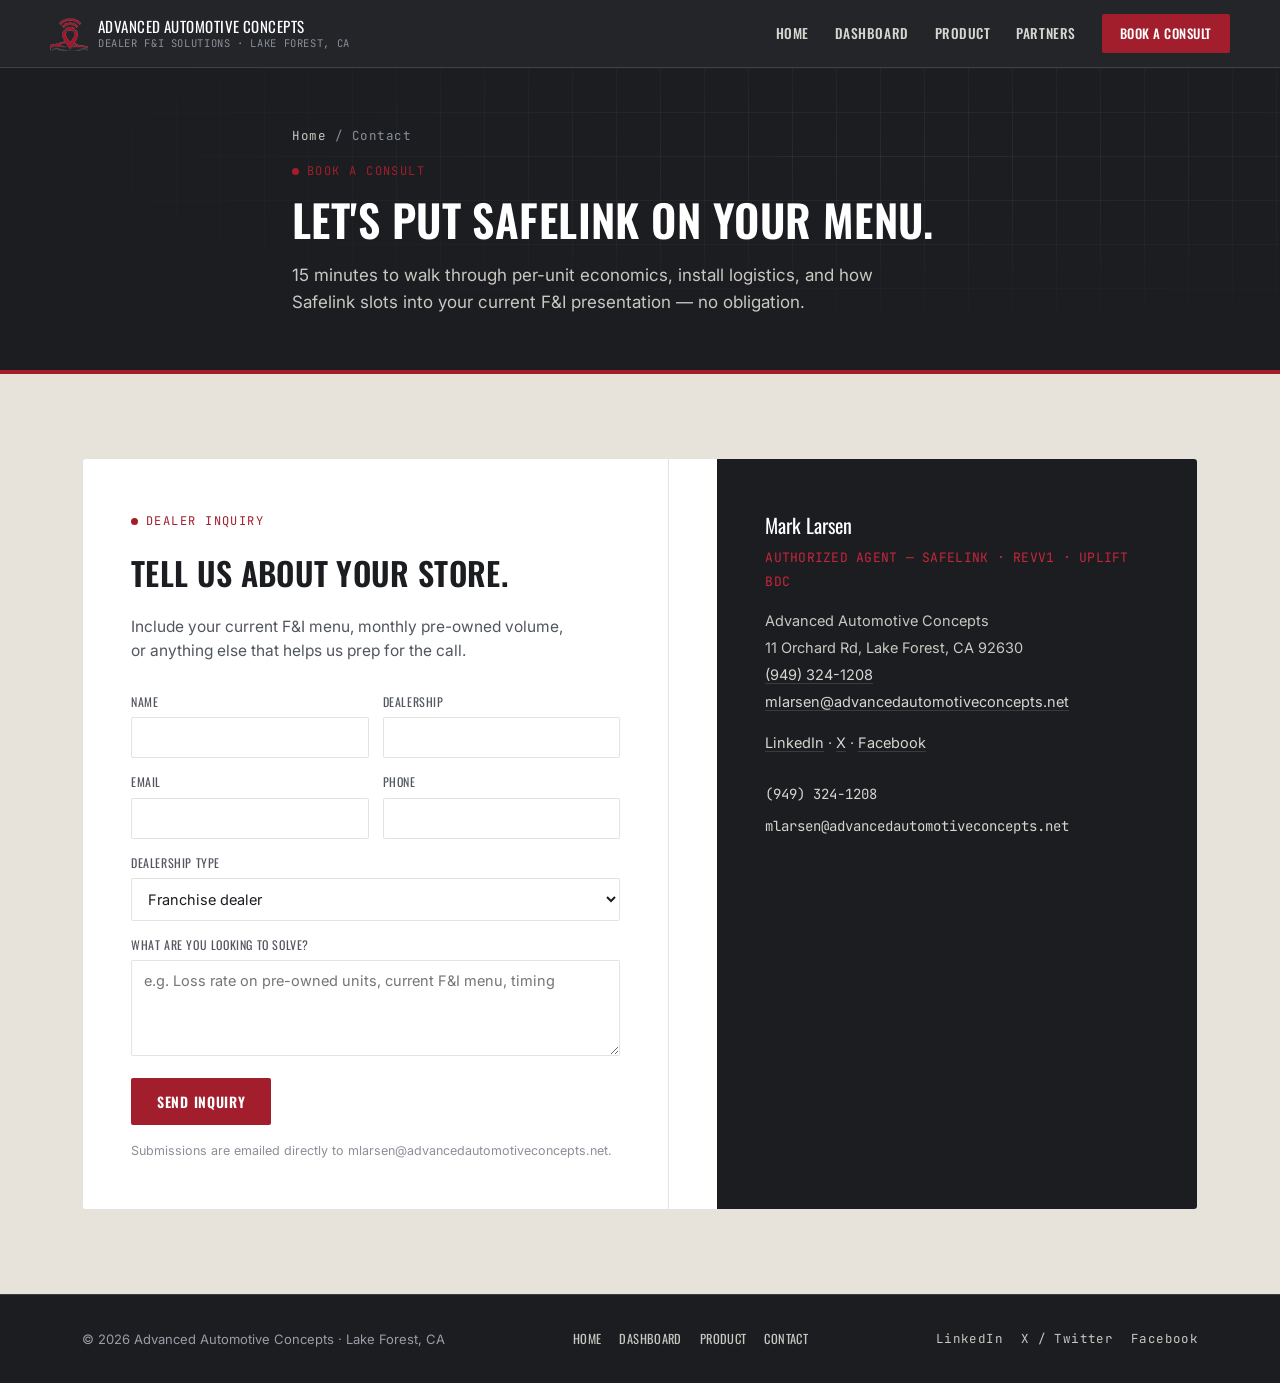
==== contact.html @ a3f8a86f "🎨 Palette: Enhance contact form submission feedback and accessibility - Added `role="status"` and `a" ====
<!DOCTYPE html>
<html lang="en">
<head>
<meta charset="UTF-8">
<meta name="viewport" content="width=device-width, initial-scale=1.0">
<title>Book a Consult — Advanced Automotive Concepts</title>
<meta name="description" content="Book a 15-minute consult to walk through Safelink Theft Recovery economics, install logistics, and your dealership's F&I menu.">
<link rel="preconnect" href="https://fonts.googleapis.com">
<link href="https://fonts.googleapis.com/css2?family=Oswald:wght@400;500;600;700&family=Inter:wght@400;500;600;700&family=JetBrains+Mono:wght@400;500;600&display=swap" rel="stylesheet">
<link rel="stylesheet" href="assets/css/style.css">
</head>
<body>

<header>
  <div class="wrap nav">
    <a href="index.html" class="brand">
      <img src="assets/img/logo.png" alt="Safelink Theft Recovery logo">
      <div class="brand-text">ADVANCED AUTOMOTIVE CONCEPTS
        <span>DEALER F&amp;I SOLUTIONS · LAKE FOREST, CA</span>
      </div>
    </a>
    <nav class="nav-links">
      <a href="index.html">Home</a>
      <a href="platform.html">Dashboard</a>
      <a href="product.html">Product</a>
      <a href="index.html#partners">Partners</a>
      <a href="contact.html" class="nav-cta active">Book a Consult</a>
    </nav>
    <button class="burger" id="burgerBtn" aria-label="Open menu" aria-expanded="false" aria-controls="mobileMenu">
      <span class="burger-line"></span>
      <span class="burger-line"></span>
      <span class="burger-line"></span>
    </button>
  </div>
  <nav class="mobile-menu" id="mobileMenu">
    <a href="index.html">Home</a>
    <a href="platform.html">Dashboard</a>
    <a href="product.html">Product</a>
    <a href="index.html#partners">Partners</a>
    <a href="contact.html" class="nav-cta">Book a Consult</a>
  </nav>
</header>

<section class="page-hero">
  <div class="hero-grid"></div>
  <div class="wrap page-hero-inner">
    <div class="crumbs"><a href="index.html">Home</a> / Contact</div>
    <div class="coord" style="margin-top:16px;">BOOK A CONSULT</div>
    <h1>Let's put Safelink on your menu.</h1>
    <p class="lead">15 minutes to walk through per-unit economics, install logistics, and how Safelink slots into your current F&amp;I presentation — no obligation.</p>
  </div>
</section>

<section class="cta-section">
  <div class="wrap">
    <div class="cta-grid fade-up">
      <div class="cta-left">
        <div class="coord" style="margin-bottom:16px;">DEALER INQUIRY</div>
        <h2>Tell us about your store.</h2>
        <p>Include your current F&amp;I menu, monthly pre-owned volume, or anything else that helps us prep for the call.</p>
        <form class="cform" id="dealerForm" novalidate>
          <input type="text" name="_honey" class="hp" tabindex="-1" autocomplete="off">
          <div class="row2">
            <div>
              <label for="f-name">Name</label>
              <input id="f-name" type="text" name="Name" required>
            </div>
            <div>
              <label for="f-dealer">Dealership</label>
              <input id="f-dealer" type="text" name="Dealership" required>
            </div>
          </div>
          <div class="row2">
            <div>
              <label for="f-email">Email</label>
              <input id="f-email" type="email" name="Email" required>
            </div>
            <div>
              <label for="f-phone">Phone</label>
              <input id="f-phone" type="tel" name="Phone">
            </div>
          </div>
          <div>
            <label for="f-type">Dealership type</label>
            <select id="f-type" name="Dealership Type">
              <option>Franchise dealer</option>
              <option>Independent dealer</option>
              <option>Powersport / motorcycle dealer</option>
              <option>Fleet operator</option>
              <option>Other</option>
            </select>
          </div>
          <div>
            <label for="f-msg">What are you looking to solve?</label>
            <textarea id="f-msg" name="Message" placeholder="e.g. Loss rate on pre-owned units, current F&I menu, timing"></textarea>
          </div>
          <button type="submit" id="formSubmitBtn">Send Inquiry</button>
          <div class="form-note" id="formStatus" role="status" aria-live="polite">Submissions are emailed directly to mlarsen@advancedautomotiveconcepts.net.</div>
        </form>
      </div>
      <div class="cta-right">
        <div class="sig">
          <div class="name">Mark Larsen</div>
          <div class="role mono">AUTHORIZED AGENT — SAFELINK · REVV1 · UPLIFT BDC</div>
          <div class="field">Advanced Automotive Concepts</div>
          <div class="field">11 Orchard Rd, Lake Forest, CA 92630</div>
          <div class="field"><a href="tel:19493241208">(949) 324-1208</a></div>
          <div class="field"><a href="mailto:mlarsen@advancedautomotiveconcepts.net">mlarsen@advancedautomotiveconcepts.net</a></div>
          <div class="field" style="margin-top:14px;">
            <a href="https://www.linkedin.com/company/advancedautomotiveconcepts" target="_blank" rel="noopener">LinkedIn</a> ·
            <a href="https://x.com/AdvAutoConcepts" target="_blank" rel="noopener">X</a> ·
            <a href="https://www.facebook.com/advancedautomotiveconcepts/" target="_blank" rel="noopener">Facebook</a>
          </div>
        </div>
        <div class="contact-list" style="margin-top:26px;">
          <a href="tel:19493241208" style="color:#D7D5CF;">(949) 324-1208</a>
          <a href="mailto:mlarsen@advancedautomotiveconcepts.net" style="color:#D7D5CF;">mlarsen@advancedautomotiveconcepts.net</a>
        </div>
      </div>
    </div>
  </div>
</section>

<footer>
  <div class="wrap foot-row">
    <div>© <span id="year"></span> Advanced Automotive Concepts · Lake Forest, CA</div>
    <div class="foot-links">
      <a href="index.html">Home</a>
      <a href="platform.html">Dashboard</a>
      <a href="product.html">Product</a>
      <a href="contact.html">Contact</a>
    </div>
    <div class="foot-social">
      <a href="https://www.linkedin.com/company/advancedautomotiveconcepts" target="_blank" rel="noopener">LinkedIn</a>
      <a href="https://x.com/AdvAutoConcepts" target="_blank" rel="noopener">X / Twitter</a>
      <a href="https://www.facebook.com/advancedautomotiveconcepts/" target="_blank" rel="noopener">Facebook</a>
    </div>
  </div>
</footer>

<script src="assets/js/main.js"></script>
<script>
  var form = document.getElementById('dealerForm');
  var statusEl = document.getElementById('formStatus');
  var submitBtn = document.getElementById('formSubmitBtn');

  form.addEventListener('submit', async function (e) {
    e.preventDefault();

    if (form.querySelector('[name="_honey"]').value) return; // bot trap

    if (!form.checkValidity()) {
      form.reportValidity();
      return;
    }

    var data = Object.fromEntries(new FormData(form).entries());
    data._subject = 'New dealer inquiry — Advanced Automotive Concepts website';

    submitBtn.disabled = true;
    submitBtn.textContent = 'Sending…';
    submitBtn.setAttribute('aria-busy', 'true');
    statusEl.textContent = 'Sending your message…';
    statusEl.style.color = '';

    try {
      var res = await fetch('https://formsubmit.co/ajax/mlarsen@advancedautomotiveconcepts.net', {
        method: 'POST',
        headers: { 'Content-Type': 'application/json', 'Accept': 'application/json' },
        body: JSON.stringify(data)
      });

      if (!res.ok) throw new Error('Request failed');

      form.reset();
      submitBtn.textContent = 'Send Inquiry';
      statusEl.textContent = 'Thanks — your message was sent. We\'ll be in touch shortly.';
      statusEl.style.color = 'var(--teal)';
    } catch (err) {
      submitBtn.textContent = 'Send Inquiry';
      statusEl.textContent = 'Something went wrong. Please email mlarsen@advancedautomotiveconcepts.net directly.';
      statusEl.style.color = 'var(--red)';
    } finally {
      submitBtn.disabled = false;
      submitBtn.setAttribute('aria-busy', 'false');
    }
  });
</script>
</body>
</html>
---- assets/css/style.css ----
:root{
  --ink:#1B1D21;
  --ink-soft:#25282E;
  --red:#A31E2C;
  --red-bright:#C7273A;
  --steel:#52565E;
  --steel-light:#8B8F98;
  --paper:#F3F1EC;
  --paper-dim:#E7E3DA;
  --teal:#2E8F82;
  --white:#FFFFFF;
  --line:rgba(27,29,33,0.12);
  --line-dark:rgba(243,241,236,0.14);
}

*{box-sizing:border-box;}
html{scroll-behavior:smooth;}
body{
  margin:0;
  background:var(--paper);
  color:var(--ink);
  font-family:'Inter',sans-serif;
  font-size:16px;
  line-height:1.6;
  -webkit-font-smoothing:antialiased;
}
h1,h2,h3,h4{
  font-family:'Oswald',sans-serif;
  text-transform:uppercase;
  letter-spacing:0.01em;
  margin:0;
  font-weight:600;
}
.mono{ font-family:'JetBrains Mono',monospace; }
a{color:inherit;text-decoration:none;}
img{max-width:100%;display:block;}
.wrap{ max-width:1180px; margin:0 auto; padding:0 32px; }
@media (max-width:640px){ .wrap{padding:0 20px;} }

/* ---------- coordinate stamp motif ---------- */
.coord{
  font-family:'JetBrains Mono',monospace;
  font-size:12px;
  letter-spacing:0.12em;
  text-transform:uppercase;
  color:var(--red);
  display:inline-flex;
  align-items:center;
  gap:8px;
}
.coord::before{
  content:"";
  width:7px;height:7px;
  border-radius:50%;
  background:var(--red);
  box-shadow:0 0 0 0 rgba(163,30,44,0.55);
  animation:ping 2.2s infinite;
  flex:none;
}
@keyframes ping{
  0%{box-shadow:0 0 0 0 rgba(163,30,44,0.45);}
  70%{box-shadow:0 0 0 8px rgba(163,30,44,0);}
  100%{box-shadow:0 0 0 0 rgba(163,30,44,0);}
}
@media (prefers-reduced-motion: reduce){ .coord::before{animation:none;} }

/* ---------- header ---------- */
header{
  position:sticky;top:0;z-index:50;
  background:rgba(27,29,33,0.96);
  backdrop-filter:blur(6px);
  border-bottom:1px solid var(--line-dark);
}
.nav{ display:flex;align-items:center;justify-content:space-between; padding:14px 0; }
.brand{display:flex;align-items:center;gap:10px;}
.brand img{height:36px;width:auto;}
.brand-text{
  font-family:'Oswald',sans-serif;
  color:var(--white);
  font-size:15px;
  letter-spacing:0.03em;
  line-height:1.15;
}
.brand-text span{
  display:block;
  font-family:'JetBrains Mono',monospace;
  text-transform:none;
  font-size:10.5px;
  letter-spacing:0.06em;
  color:var(--steel-light);
  margin-top:2px;
}
.nav-links{display:flex;gap:26px;align-items:center;}
.nav-links a{
  color:#D7D5CF;
  font-size:13.5px;
  letter-spacing:0.04em;
  text-transform:uppercase;
  font-family:'Oswald',sans-serif;
  font-weight:500;
  transition:color .15s;
}
.nav-links a:hover, .nav-links a.active{color:var(--red-bright);}
.nav-cta{
  background:var(--red);
  color:var(--white)!important;
  padding:9px 18px;
  border-radius:2px;
  font-size:13px!important;
}
.nav-cta:hover{background:var(--red-bright);color:var(--white)!important;}
.burger{
  display:none;background:none;border:0;cursor:pointer;
  width:32px;height:22px;position:relative;flex:none;padding:0;
}
.burger-line{
  position:absolute;left:0;right:0;height:2px;background:var(--white);
  transition:transform .25s ease, opacity .2s ease;
}
.burger-line:nth-child(1){top:0;}
.burger-line:nth-child(2){top:10px;}
.burger-line:nth-child(3){top:20px;}
.burger[aria-expanded="true"] .burger-line:nth-child(1){transform:translateY(10px) rotate(45deg);}
.burger[aria-expanded="true"] .burger-line:nth-child(2){opacity:0;}
.burger[aria-expanded="true"] .burger-line:nth-child(3){transform:translateY(-10px) rotate(-45deg);}

.mobile-menu{
  display:none;
  flex-direction:column;
  background:var(--ink-soft);
  border-top:1px solid var(--line-dark);
  padding:8px 20px 18px;
}
.mobile-menu a{
  color:#D7D5CF;font-family:'Oswald',sans-serif;font-size:15px;letter-spacing:0.03em;
  text-transform:uppercase;padding:14px 0;border-bottom:1px solid var(--line-dark);
}
.mobile-menu a:last-child{border-bottom:0;}
.mobile-menu a.nav-cta{ text-align:center;margin-top:10px;border-radius:2px;color:var(--white); }
.mobile-menu.open{display:flex;}

@media (max-width:860px){
  .nav-links{display:none;}
  .burger{display:block;}
}

/* ---------- hero (home, large) ---------- */
.hero{
  position:relative;
  background:var(--ink);
  color:var(--white);
  overflow:hidden;
  padding:88px 0 96px;
  border-bottom:4px solid var(--red);
}
.hero-grid{
  position:absolute;inset:0;
  background-image:
    linear-gradient(var(--line-dark) 1px, transparent 1px),
    linear-gradient(90deg, var(--line-dark) 1px, transparent 1px);
  background-size:44px 44px;
  mask-image:radial-gradient(ellipse 70% 60% at 70% 30%, black, transparent);
  opacity:0.6;
}
.radar{ position:absolute; right:-120px;top:-60px; width:560px;height:560px; border-radius:50%; pointer-events:none; }
.radar span{ position:absolute;inset:0; border:1px solid var(--line-dark); border-radius:50%; }
.radar .r1{inset:80px;}
.radar .r2{inset:160px;}
.radar .r3{inset:240px;border-color:rgba(163,30,44,0.35);}
.radar .pin{
  position:absolute; left:50%;top:50%; width:10px;height:10px; margin:-5px 0 0 -5px;
  border-radius:50%; background:var(--red-bright);
  box-shadow:0 0 0 0 rgba(199,39,58,0.6); animation:ping 2.4s infinite;
}
.hero-inner{position:relative;z-index:2;display:grid;grid-template-columns:1.15fr 0.85fr;gap:48px;align-items:end;}
@media (max-width:900px){.hero-inner{grid-template-columns:1fr;}}
.hero-eyebrow{margin-bottom:22px;}
.hero h1{ font-size:clamp(34px,5vw,58px); line-height:1.04; color:var(--white); }
.hero h1 em{ font-style:normal;color:var(--red-bright); }
.hero p.lead{
  font-family:'Inter',sans-serif; text-transform:none; color:#C9C7C1;
  font-size:18px; max-width:520px; margin:22px 0 30px;
}
.hero-actions{display:flex;gap:14px;flex-wrap:wrap;}
.btn{
  display:inline-block; padding:14px 26px; font-family:'Oswald',sans-serif;
  font-size:14px; letter-spacing:0.05em; text-transform:uppercase; border-radius:2px;
  font-weight:600; transition:all .15s; border:1px solid transparent; cursor:pointer;
}
.btn-primary{background:var(--red);color:var(--white);}
.btn-primary:hover{background:var(--red-bright);}
.btn-ghost{border-color:var(--line-dark);color:var(--white);}
.btn-ghost:hover{border-color:var(--white);}
.btn-dark{border-color:var(--line);color:var(--ink);}
.btn-dark:hover{border-color:var(--ink);background:var(--ink);color:var(--white);}

.hero-panel{
  background:var(--ink-soft); border:1px solid var(--line-dark);
  padding:26px 26px 22px; border-radius:3px;
}
.hero-panel h3{color:var(--white);font-size:13px;letter-spacing:0.08em;color:var(--steel-light);margin-bottom:16px;}
.stat-row{ display:flex;justify-content:space-between;align-items:baseline; padding:13px 0; border-bottom:1px solid var(--line-dark); }
.stat-row:last-child{border-bottom:0;}
.stat-row .label{color:#C9C7C1;font-size:13.5px;}
.stat-row .val{font-family:'JetBrains Mono',monospace;color:var(--white);font-size:16px;font-weight:600;}
.stat-row .val.red{color:var(--red-bright);}

/* ---------- page hero (subpages, compact) ---------- */
.page-hero{
  position:relative; background:var(--ink); color:var(--white);
  overflow:hidden; padding:58px 0 54px; border-bottom:4px solid var(--red);
}
.page-hero .hero-grid{opacity:0.45;}
.page-hero-inner{position:relative;z-index:2;max-width:760px;}
.page-hero h1{ font-size:clamp(28px,4vw,44px); line-height:1.08; color:var(--white); margin-top:14px;}
.page-hero p.lead{
  font-family:'Inter',sans-serif; text-transform:none; color:#C9C7C1;
  font-size:17px; max-width:640px; margin:18px 0 0;
}
.crumbs{font-size:12.5px;color:var(--steel-light);font-family:'JetBrains Mono',monospace;letter-spacing:0.04em;}
.crumbs a{color:#C9C7C1;}
.crumbs a:hover{color:var(--red-bright);}

/* ---------- section shell ---------- */
section{padding:84px 0;}
.section-head{max-width:640px;margin-bottom:48px;}
.section-head.wide{max-width:760px;}
.section-head .coord{margin-bottom:14px;}
.section-head h2{font-size:clamp(26px,3.4vw,38px);}
.section-head p{color:var(--steel);font-size:16.5px;margin-top:14px;}

/* ---------- dealer value stats ---------- */
.value-grid{ display:grid;grid-template-columns:repeat(4,1fr);gap:1px; background:var(--line); border:1px solid var(--line); }
@media (max-width:900px){.value-grid{grid-template-columns:repeat(2,1fr);}}
.value-cell{background:var(--white);padding:30px 26px;}
.value-cell .num{ font-family:'JetBrains Mono',monospace; font-size:34px;font-weight:600;color:var(--red); line-height:1; }
.value-cell .cap{
  margin-top:10px;font-size:13.5px;color:var(--steel);
  text-transform:uppercase;letter-spacing:0.03em;font-family:'Oswald',sans-serif;font-weight:500;
}

/* ---------- product menu card ---------- */
.menu-wrap{background:var(--ink);color:var(--white);}
.menu-card{ display:grid;grid-template-columns:1fr 1fr; border:1px solid var(--line-dark); border-radius:4px; overflow:hidden; }
@media (max-width:860px){.menu-card{grid-template-columns:1fr;}}
.menu-side{padding:44px;}
.menu-side.left{ background:var(--ink-soft); border-right:1px solid var(--line-dark); }
@media (max-width:860px){.menu-side.left{border-right:0;border-bottom:1px solid var(--line-dark);}}
.menu-tag{
  display:inline-block;background:var(--red);color:var(--white);
  font-family:'JetBrains Mono',monospace;font-size:11px;letter-spacing:0.08em;
  padding:5px 10px;border-radius:2px;margin-bottom:18px;
}
.menu-side h3{color:var(--white);font-size:26px;line-height:1.15;margin-bottom:14px;}
.menu-side .price-line{ display:flex;align-items:baseline;gap:10px;margin:22px 0 8px; }
.price-line .p{font-family:'JetBrains Mono',monospace;font-size:15px;color:var(--red-bright);letter-spacing:0.02em;}
.price-line .p small{color:var(--steel-light);font-family:'Inter',sans-serif;font-size:12.5px;}
.menu-side p.desc{color:#C9C7C1;font-size:15px;margin-top:16px;}
.checklist{list-style:none;margin:0;padding:0;}
.checklist li{ display:flex;gap:12px;padding:12px 0; border-bottom:1px solid var(--line-dark); font-size:14.5px;color:#D7D5CF; }
.checklist li:last-child{border-bottom:0;}
.checklist li .mark{ flex:none;color:var(--teal);font-family:'JetBrains Mono',monospace;font-weight:600; }
.checklist.on-light li{color:var(--steel);border-color:var(--line);}

/* ---------- how it works timeline ---------- */
.timeline{position:relative;padding-left:2px;}
.tl-item{ display:grid;grid-template-columns:64px 1fr;gap:22px; padding:26px 0; border-top:1px solid var(--line); }
.tl-item:first-child{border-top:0;}
.tl-num{ font-family:'JetBrains Mono',monospace; font-size:13px;color:var(--red); padding-top:3px; }
.tl-body h4{font-size:18px;margin-bottom:6px;}
.tl-body p{color:var(--steel);font-size:15px;margin:0;max-width:600px;}

/* ---------- partners ---------- */
.partners{ display:grid;grid-template-columns:repeat(3,1fr);gap:1px; background:var(--line);border:1px solid var(--line); }
@media (max-width:760px){.partners{grid-template-columns:1fr;}}
.partner-cell{background:var(--white);padding:34px 30px;}
.partner-cell .role{
  font-family:'JetBrains Mono',monospace;font-size:11px;letter-spacing:0.08em;
  color:var(--teal);text-transform:uppercase;margin-bottom:10px;display:block;
}
.partner-cell h4{font-size:20px;margin-bottom:8px;}
.partner-cell p{color:var(--steel);font-size:14.5px;margin:0;}

/* ---------- who we serve ---------- */
.serve-grid{display:grid;grid-template-columns:repeat(3,1fr);gap:24px;}
@media (max-width:860px){.serve-grid{grid-template-columns:1fr;}}
.serve-card{ background:var(--white);border:1px solid var(--line); padding:28px;border-radius:3px; }
.serve-card .coord{margin-bottom:14px;}
.serve-card h4{font-size:18px;margin-bottom:10px;}
.serve-card p{color:var(--steel);font-size:14.5px;margin:0;}

/* ---------- split feature (image + copy), used heavily on Platform page ---------- */
.split{ display:grid;grid-template-columns:1fr 1fr;gap:56px;align-items:center; }
@media (max-width:900px){.split{grid-template-columns:1fr;gap:32px;}}
.split.reverse .split-media{order:2;}
.split.reverse .split-copy{order:1;}
@media (max-width:900px){ .split.reverse .split-media{order:1;} .split.reverse .split-copy{order:2;} }
.split-media{position:relative;}
.shot{
  width:100%;border-radius:6px;border:1px solid var(--line);
  box-shadow:0 24px 48px -20px rgba(27,29,33,0.35);
}
.shot-tag{
  position:absolute;top:-14px;left:18px;background:var(--ink);color:var(--white);
  font-family:'JetBrains Mono',monospace;font-size:11px;letter-spacing:0.08em;
  padding:7px 12px;border-radius:2px;border:1px solid var(--line-dark);
}
.split-copy .coord{margin-bottom:14px;}
.split-copy h3{font-size:clamp(22px,2.6vw,30px);line-height:1.15;margin-bottom:16px;}
.split-copy p.desc{color:var(--steel);font-size:15.5px;margin-bottom:20px;max-width:480px;}
.feature-list{list-style:none;margin:0;padding:0;}
.feature-list li{
  display:flex;gap:12px;padding:11px 0;border-bottom:1px solid var(--line);
  font-size:14.5px;color:var(--ink);
}
.feature-list li:last-child{border-bottom:0;}
.feature-list li .mark{flex:none;color:var(--red);font-family:'JetBrains Mono',monospace;font-weight:700;}

.split-block{padding:70px 0;}
.split-block:nth-child(even){background:var(--white);}

/* ---------- smart mode cards ---------- */
.mode-grid{display:grid;grid-template-columns:repeat(3,1fr);gap:1px;background:var(--line);border:1px solid var(--line);}
@media (max-width:820px){.mode-grid{grid-template-columns:1fr;}}
.mode-cell{background:var(--white);padding:30px 28px;}
.mode-cell h4{font-size:17px;margin-bottom:10px;}
.mode-cell .impact{
  display:inline-block;font-family:'JetBrains Mono',monospace;font-size:11px;
  letter-spacing:0.06em;text-transform:uppercase;padding:4px 10px;border-radius:2px;margin-bottom:14px;
}
.mode-cell.low .impact{background:rgba(46,143,130,0.14);color:var(--teal);}
.mode-cell.medium .impact{background:rgba(163,30,44,0.10);color:var(--red);}
.mode-cell.high .impact{background:rgba(163,30,44,0.85);color:var(--white);}
.mode-cell p{color:var(--steel);font-size:14.5px;margin:0;}

/* ---------- phone strip ---------- */
.phone-shot{width:100%;border-radius:10px;border:1px solid var(--line);box-shadow:0 24px 48px -20px rgba(27,29,33,0.3);}

/* ---------- device spec grid (product page) ---------- */
.spec-grid{display:grid;grid-template-columns:repeat(2,1fr);gap:1px;background:var(--line);border:1px solid var(--line);}
@media (max-width:760px){.spec-grid{grid-template-columns:1fr;}}
.spec-cell{background:var(--white);padding:26px 28px;display:flex;gap:16px;}
.spec-cell .ic{flex:none;color:var(--red);font-family:'JetBrains Mono',monospace;font-weight:700;font-size:14px;padding-top:2px;}
.spec-cell h4{font-size:15.5px;margin-bottom:6px;}
.spec-cell p{color:var(--steel);font-size:14px;margin:0;}

/* ---------- guarantee banner ---------- */
.guarantee{
  background:var(--ink);color:var(--white);border-radius:4px;padding:34px 40px;
  display:flex;justify-content:space-between;align-items:center;gap:24px;flex-wrap:wrap;
}
.guarantee h4{color:var(--white);font-size:19px;margin-bottom:8px;}
.guarantee p{color:#C9C7C1;font-size:14.5px;margin:0;max-width:520px;}
.guarantee .figs{display:flex;gap:32px;}
.guarantee .figs .f{text-align:center;}
.guarantee .figs .n{font-family:'JetBrains Mono',monospace;color:var(--red-bright);font-size:26px;font-weight:600;}
.guarantee .figs .l{font-size:11.5px;color:var(--steel-light);text-transform:uppercase;letter-spacing:0.04em;margin-top:4px;}

/* ---------- CTA / contact ---------- */
.cta-section{background:var(--paper-dim);}
.cta-grid{
  display:grid;grid-template-columns:1.1fr 0.9fr;gap:48px;
  background:var(--white); border:1px solid var(--line); border-radius:4px; overflow:hidden;
}
@media (max-width:900px){.cta-grid{grid-template-columns:1fr;}}
.cta-left{padding:48px;border-right:1px solid var(--line);}
@media (max-width:900px){.cta-left{border-right:0;border-bottom:1px solid var(--line);}}
.cta-left h2{font-size:clamp(24px,3vw,32px);margin-bottom:16px;}
.cta-left p{color:var(--steel);font-size:15.5px;max-width:440px;}
.cta-right{padding:48px;background:var(--ink);color:var(--white);}
.sig{font-family:'Inter',sans-serif;font-size:14.5px;line-height:1.85;}
.sig .name{font-family:'Oswald',sans-serif;font-size:20px;color:var(--white);margin-bottom:2px;}
.sig .role{color:var(--red-bright);font-size:13px;letter-spacing:0.02em;margin-bottom:14px;}
.sig a{color:#D7D5CF;border-bottom:1px solid var(--line-dark);}
.sig a:hover{color:var(--white);border-color:var(--white);}
.sig .field{color:#C9C7C1;}

.contact-list{margin-top:26px;display:flex;flex-direction:column;gap:10px;}
.contact-list a{font-family:'JetBrains Mono',monospace;font-size:14px;color:var(--ink);}
.contact-list a:hover{color:var(--red);}

/* ---------- contact form ---------- */
.cform{margin-top:28px;display:flex;flex-direction:column;gap:14px;}
.cform .row2{display:grid;grid-template-columns:1fr 1fr;gap:14px;}
@media (max-width:520px){.cform .row2{grid-template-columns:1fr;}}
.cform label{
  font-family:'Oswald',sans-serif;font-size:12px;letter-spacing:0.05em;
  text-transform:uppercase;color:var(--steel);display:block;margin-bottom:6px;
}
.cform input, .cform textarea, .cform select{
  width:100%; background:var(--white); border:1px solid var(--line); border-radius:2px;
  padding:11px 12px; font-family:'Inter',sans-serif; font-size:14.5px; color:var(--ink);
}
.cform input:focus, .cform textarea:focus, .cform select:focus{ outline:none;border-color:var(--red); }
.cform textarea{resize:vertical;min-height:96px;}
.cform .hp{position:absolute;left:-9999px;opacity:0;}
.cform button{
  align-self:flex-start; background:var(--red);color:var(--white); border:none;cursor:pointer;
  padding:13px 26px; font-family:'Oswald',sans-serif;font-size:14px;letter-spacing:0.05em;
  text-transform:uppercase;font-weight:600;border-radius:2px; transition:background .15s;
}
.cform button:hover{background:var(--red-bright);}
.cform button:disabled{opacity:0.65;cursor:not-allowed;}
.form-note{font-size:12.5px;color:var(--steel-light);margin-top:2px;}

/* ---------- footer ---------- */
footer{background:var(--ink);color:#9A9DA5;padding:34px 0;border-top:1px solid var(--line-dark);}
.foot-row{display:flex;justify-content:space-between;align-items:center;flex-wrap:wrap;gap:16px;font-size:13px;}
.foot-social{display:flex;gap:18px;}
.foot-social a{ font-family:'JetBrains Mono',monospace;font-size:12.5px;color:#C9C7C1;letter-spacing:0.03em; }
.foot-social a:hover{color:var(--red-bright);}
.foot-links{display:flex;gap:18px;}
.foot-links a{font-family:'Oswald',sans-serif;font-size:12.5px;letter-spacing:0.03em;text-transform:uppercase;color:#C9C7C1;}
.foot-links a:hover{color:var(--red-bright);}

.fade-up{opacity:0;transform:translateY(18px);transition:opacity .6s ease, transform .6s ease;}
.fade-up.in{opacity:1;transform:translateY(0);}

/* ---------- mini page CTA strip (bottom of subpages) ---------- */
.mini-cta{
  background:var(--ink);color:var(--white);padding:54px 0;
}
.mini-cta .wrap{display:flex;justify-content:space-between;align-items:center;gap:24px;flex-wrap:wrap;}
.mini-cta h3{color:var(--white);font-size:clamp(20px,2.6vw,28px);}
.mini-cta p{color:#C9C7C1;font-size:14.5px;margin-top:8px;max-width:480px;}
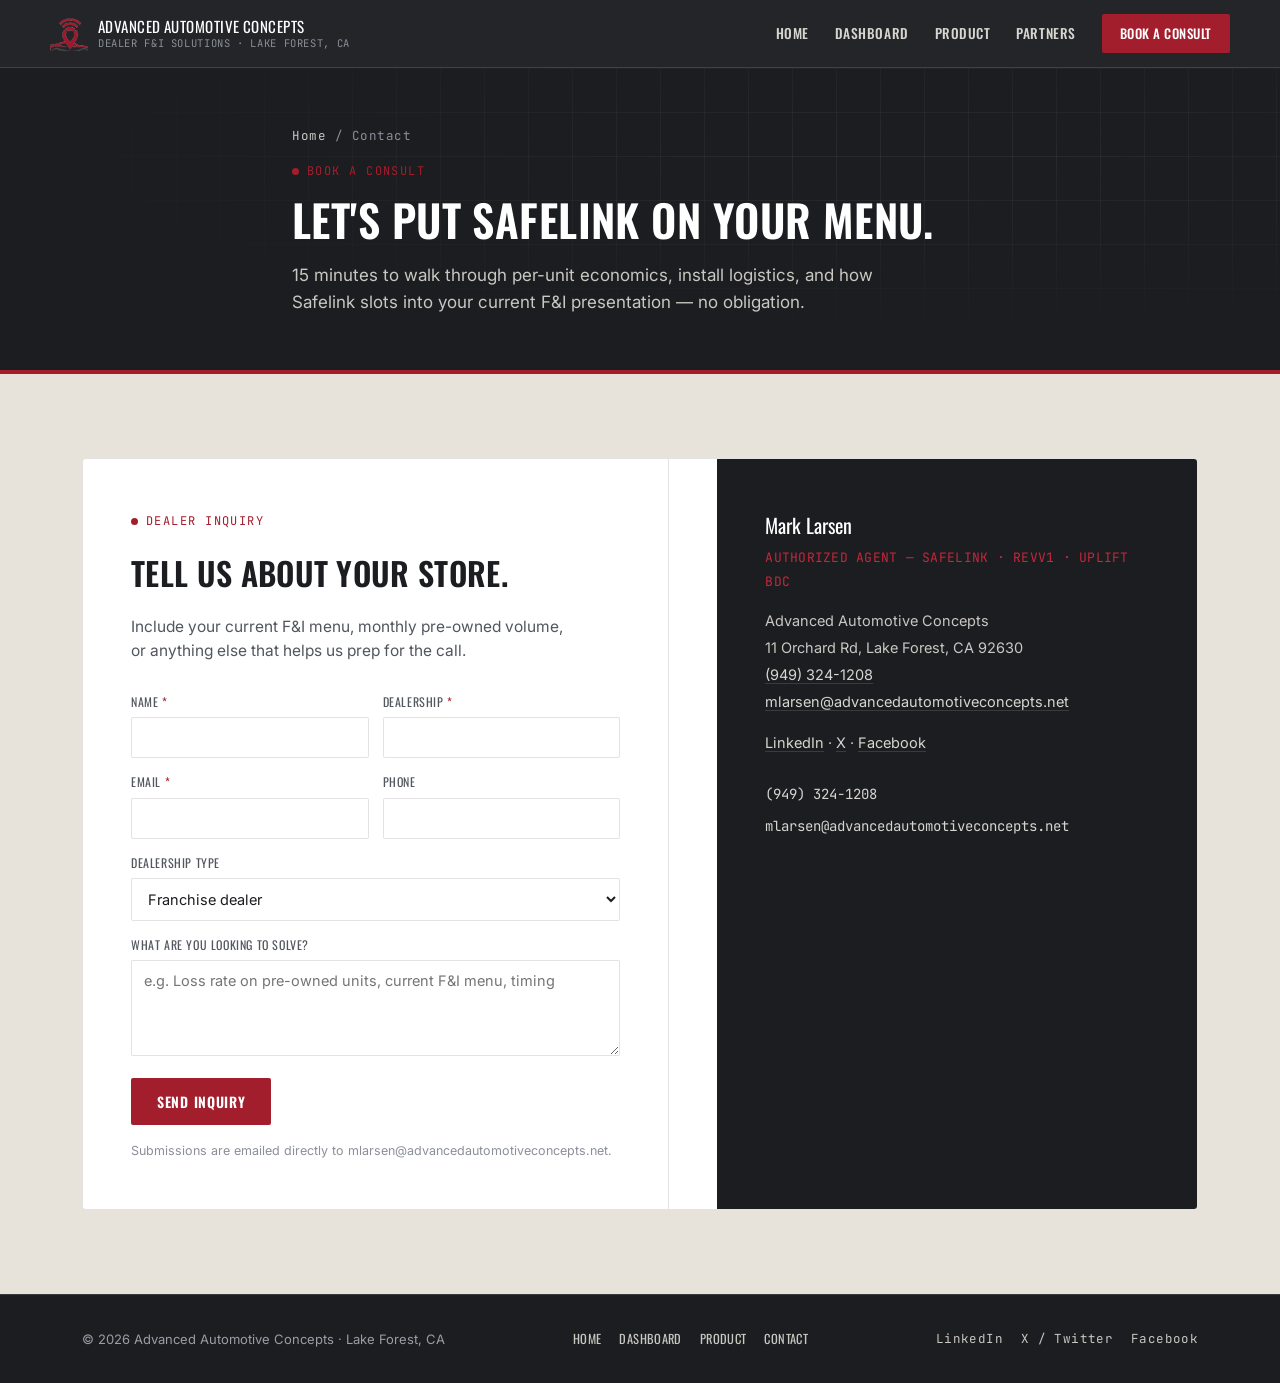
==== commit 290d1b72: "🎨 Palette: Enhance contact form accessibility and micro-UX Co-authored-by: advancedautomotiveconcept" ====
--- a/contact.html
+++ b/contact.html
@@ -59,25 +59,25 @@
         <h2>Tell us about your store.</h2>
         <p>Include your current F&amp;I menu, monthly pre-owned volume, or anything else that helps us prep for the call.</p>
         <form class="cform" id="dealerForm" novalidate>
-          <input type="text" name="_honey" class="hp" tabindex="-1" autocomplete="off">
+          <input type="text" name="_honey" class="hp" tabindex="-1" autocomplete="off" aria-hidden="true">
           <div class="row2">
             <div>
-              <label for="f-name">Name</label>
-              <input id="f-name" type="text" name="Name" required>
+              <label for="f-name">Name <span style="color:var(--red);" aria-hidden="true">*</span></label>
+              <input id="f-name" type="text" name="Name" autocomplete="name" required>
             </div>
             <div>
-              <label for="f-dealer">Dealership</label>
-              <input id="f-dealer" type="text" name="Dealership" required>
+              <label for="f-dealer">Dealership <span style="color:var(--red);" aria-hidden="true">*</span></label>
+              <input id="f-dealer" type="text" name="Dealership" autocomplete="organization" required>
             </div>
           </div>
           <div class="row2">
             <div>
-              <label for="f-email">Email</label>
-              <input id="f-email" type="email" name="Email" required>
+              <label for="f-email">Email <span style="color:var(--red);" aria-hidden="true">*</span></label>
+              <input id="f-email" type="email" name="Email" autocomplete="email" required>
             </div>
             <div>
               <label for="f-phone">Phone</label>
-              <input id="f-phone" type="tel" name="Phone">
+              <input id="f-phone" type="tel" name="Phone" autocomplete="tel">
             </div>
           </div>
           <div>
@@ -158,8 +158,8 @@
     data._subject = 'New dealer inquiry — Advanced Automotive Concepts website';
 
     submitBtn.disabled = true;
+    submitBtn.setAttribute('aria-busy', 'true');
     submitBtn.textContent = 'Sending…';
-    submitBtn.setAttribute('aria-busy', 'true');
     statusEl.textContent = 'Sending your message…';
     statusEl.style.color = '';
 
@@ -182,7 +182,7 @@
       statusEl.style.color = 'var(--red)';
     } finally {
       submitBtn.disabled = false;
-      submitBtn.setAttribute('aria-busy', 'false');
+      submitBtn.removeAttribute('aria-busy');
     }
   });
 </script>
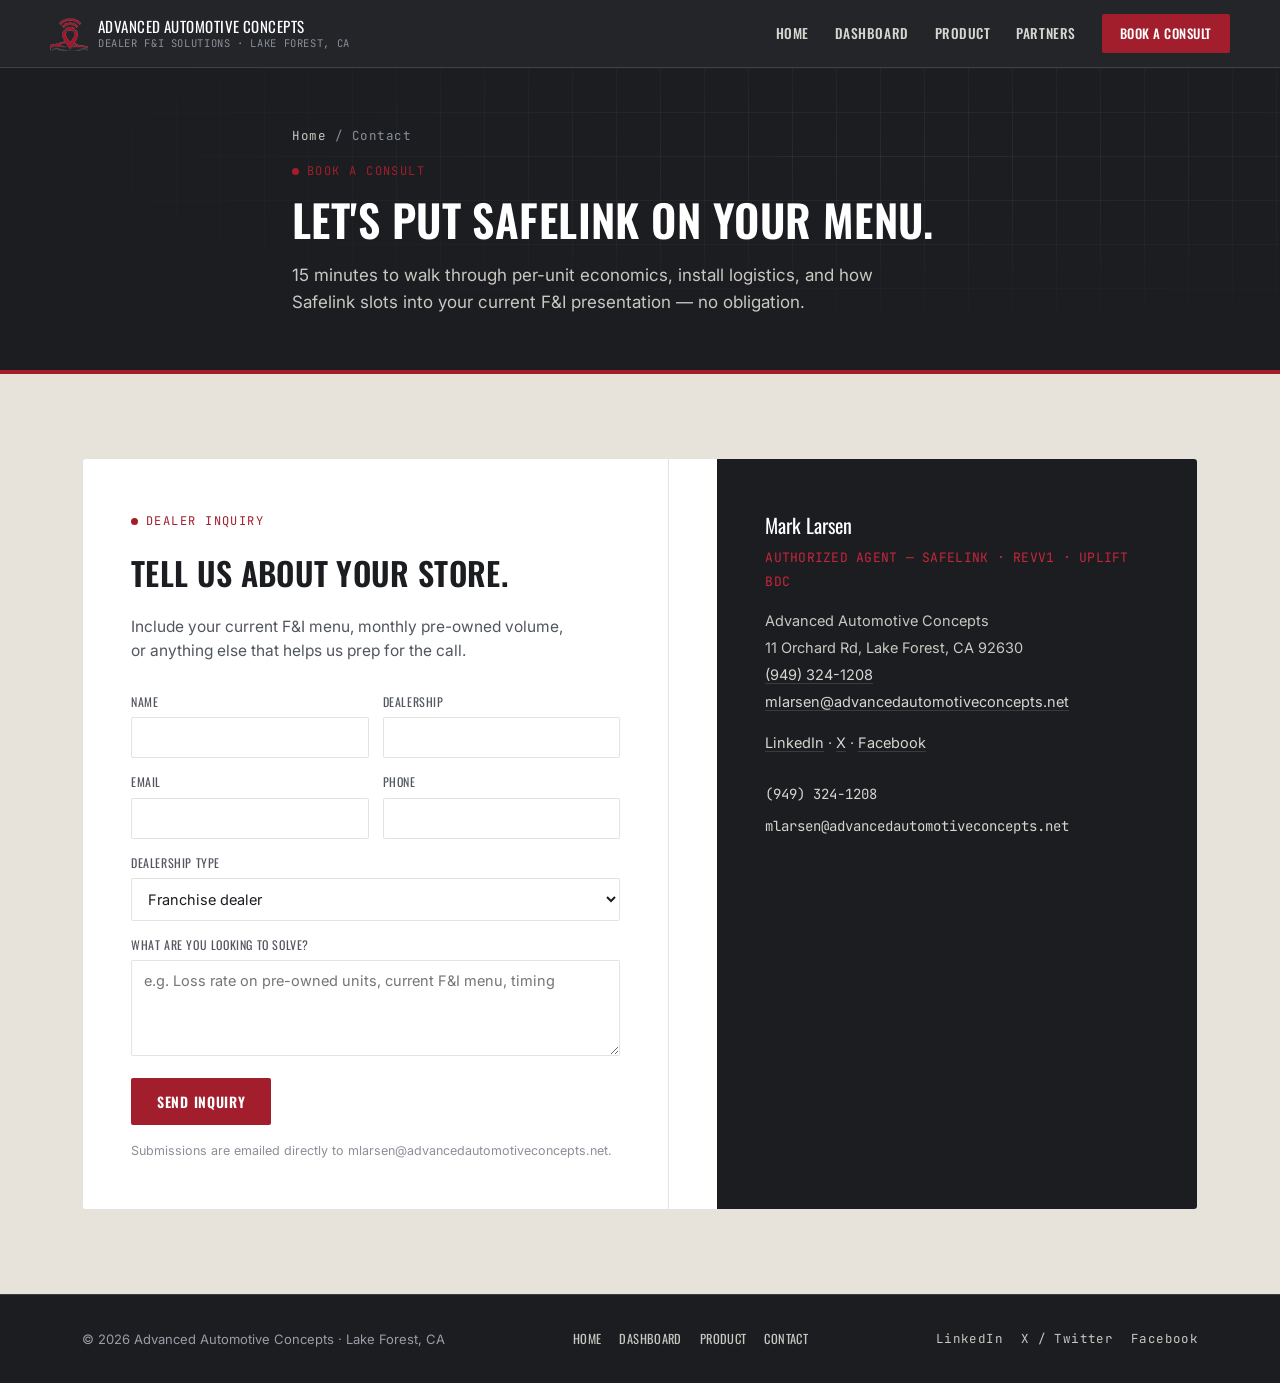
==== commit 23874cec: "feat(contact): add ARIA live status and busy state Co-authored-by: advancedautomotiveconcepts <30066" ====
--- a/contact.html
+++ b/contact.html
@@ -59,25 +59,25 @@
         <h2>Tell us about your store.</h2>
         <p>Include your current F&amp;I menu, monthly pre-owned volume, or anything else that helps us prep for the call.</p>
         <form class="cform" id="dealerForm" novalidate>
-          <input type="text" name="_honey" class="hp" tabindex="-1" autocomplete="off" aria-hidden="true">
+          <input type="text" name="_honey" class="hp" tabindex="-1" autocomplete="off">
           <div class="row2">
             <div>
-              <label for="f-name">Name <span style="color:var(--red);" aria-hidden="true">*</span></label>
-              <input id="f-name" type="text" name="Name" autocomplete="name" required>
+              <label for="f-name">Name</label>
+              <input id="f-name" type="text" name="Name" required>
             </div>
             <div>
-              <label for="f-dealer">Dealership <span style="color:var(--red);" aria-hidden="true">*</span></label>
-              <input id="f-dealer" type="text" name="Dealership" autocomplete="organization" required>
+              <label for="f-dealer">Dealership</label>
+              <input id="f-dealer" type="text" name="Dealership" required>
             </div>
           </div>
           <div class="row2">
             <div>
-              <label for="f-email">Email <span style="color:var(--red);" aria-hidden="true">*</span></label>
-              <input id="f-email" type="email" name="Email" autocomplete="email" required>
+              <label for="f-email">Email</label>
+              <input id="f-email" type="email" name="Email" required>
             </div>
             <div>
               <label for="f-phone">Phone</label>
-              <input id="f-phone" type="tel" name="Phone" autocomplete="tel">
+              <input id="f-phone" type="tel" name="Phone">
             </div>
           </div>
           <div>
@@ -182,7 +182,7 @@
       statusEl.style.color = 'var(--red)';
     } finally {
       submitBtn.disabled = false;
-      submitBtn.removeAttribute('aria-busy');
+      submitBtn.setAttribute('aria-busy', 'false');
     }
   });
 </script>
